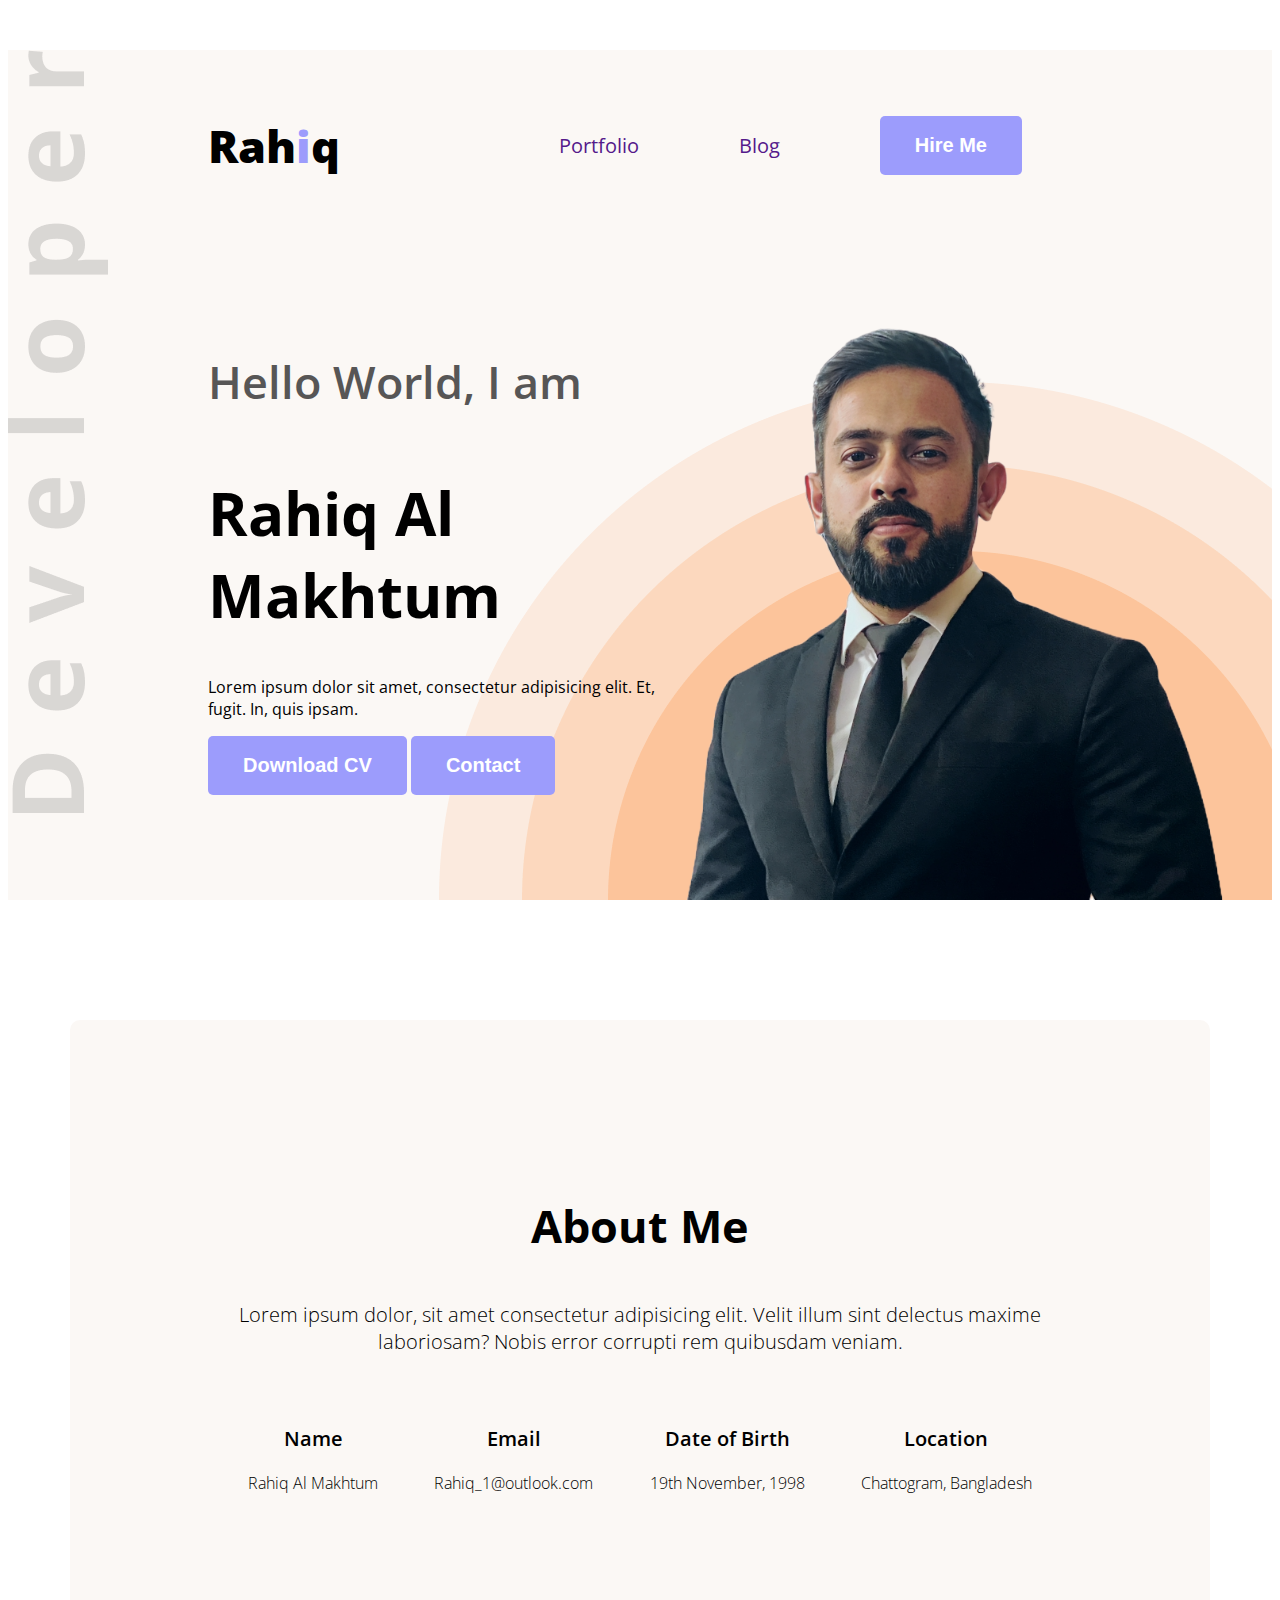
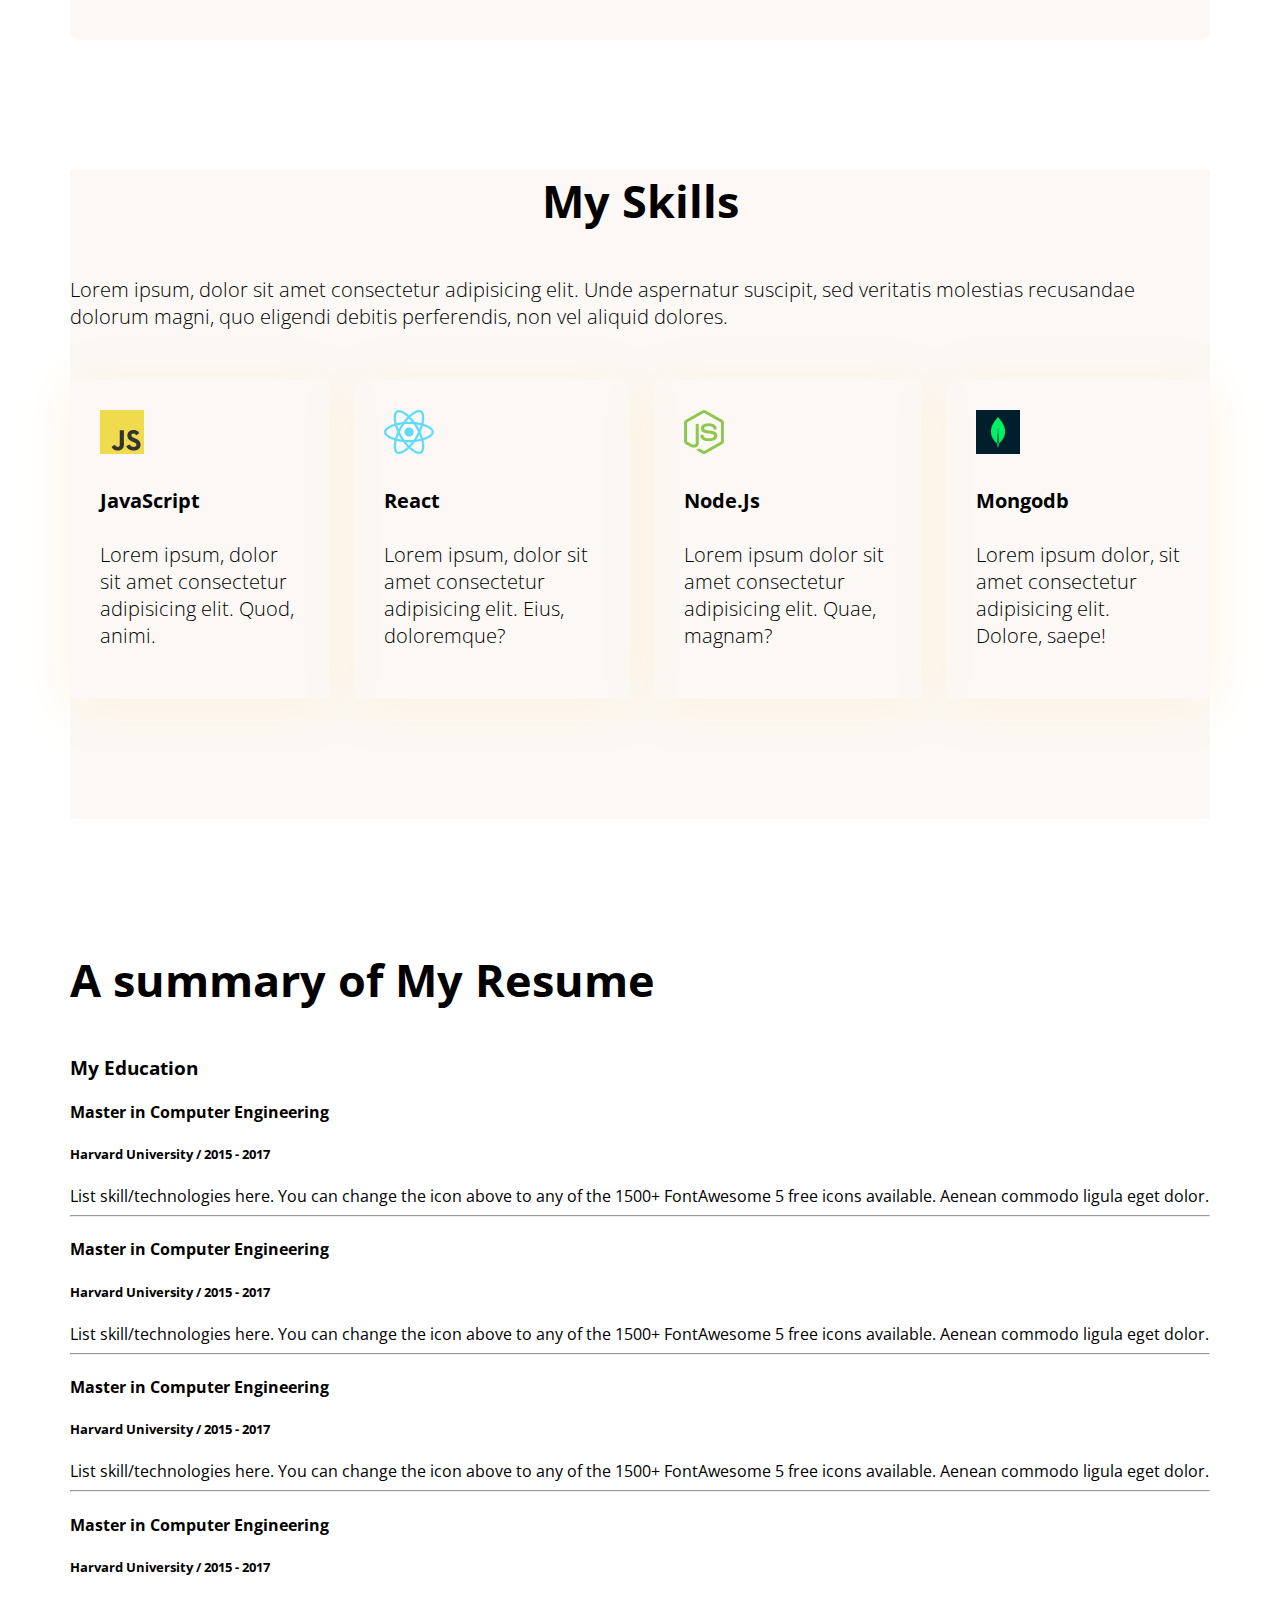
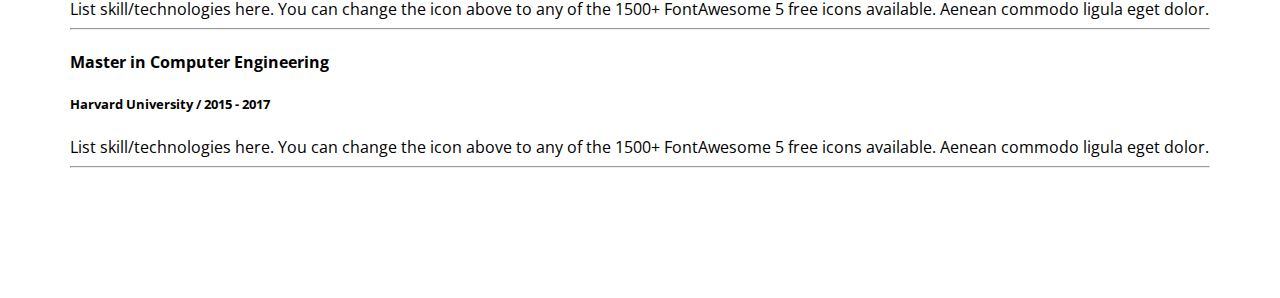
==== index.html @ b7865ef2 "resume section added" ====
<!DOCTYPE html>
<html lang="en">
  <head>
    <meta charset="UTF-8" />
    <meta name="viewport" content="width=device-width, initial-scale=1.0" />
    <title>Rahiq Al Makhtum's Resume</title>
    <link rel="stylesheet" href="styles/portfolio.css" />
  </head>
  <body class="open-sans-normal">
    <header class="header secondary-bg">
      <nav>
        <h3 class="nav-title">Rah<span class="text-primary">i</span>q</h3>
        <ul>
          <li class="dark-2"><a href="">Portfolio</a></li>
          <li class="dark-2"><a href="">Blog</a></li>
          <li>
            <a href=""><button class="btn-primary">Hire Me</button></a>
          </li>
        </ul>
      </nav>
      <div class="banner">
        <div class="banner-content">
          <h4 class="banner-greetings dark-2">Hello World, I am</h4>
          <h1 class="banner-title">Rahiq Al Makhtum</h1>
          <p class="banner-description">
            Lorem ipsum dolor sit amet, consectetur adipisicing elit. Et, fugit.
            In, quis ipsam.
          </p>
          <button class="btn-primary">Download CV</button>
          <button class="btn-primary">Contact</button>
        </div>
        <img class="banner-profile-pic" src="images/file (2).png" alt="" />
      </div>
    </header>
    <main>
      <section class="about secondary-bg">
        <h3 class="section-title">About Me</h3>
        <p class="section-description">
          Lorem ipsum dolor, sit amet consectetur adipisicing elit. Velit illum
          sint delectus maxime laboriosam? Nobis error corrupti rem quibusdam
          veniam.
        </p>
        <div class="about-items">
          <div class="about-item">
            <p class="item-title">Name</p>
            <p class="item-description">Rahiq Al Makhtum</p>
          </div>
          <div class="about-item">
            <p class="item-title">Email</p>
            <p class="item-description">Rahiq_1@outlook.com</p>
          </div>
          <div class="about-item">
            <p class="item-title">Date of Birth</p>
            <p class="item-description">19th November, 1998</p>
          </div>
          <div class="about-item">
            <p class="item-title">Location</p>
            <p class="item-description">Chattogram, Bangladesh</p>
          </div>
        </div>
      </section>
      <!-- What I do section start/ my skills -->
      <section class="skills">
        <div class="skills secondary-bg">
          <h3 class="section-title text-center">My Skills</h3>
          <p class="section-description">
            Lorem ipsum, dolor sit amet consectetur adipisicing elit. Unde
            aspernatur suscipit, sed veritatis molestias recusandae dolorum
            magni, quo eligendi debitis perferendis, non vel aliquid dolores.
          </p>
          <div class="skills-container">
            <div class="skill">
              <img src="images/icons/js.png" alt="" />
              <h4 class="skill-title">JavaScript</h4>
              <p class="skill-description">
                Lorem ipsum, dolor sit amet consectetur adipisicing elit. Quod,
                animi.
              </p>
            </div>
            <div class="skill">
              <img src="images/icons/react.png" alt="" />
              <h4 class="skill-title">React</h4>
              <p class="skill-description">
                Lorem ipsum, dolor sit amet consectetur adipisicing elit. Eius,
                doloremque?
              </p>
            </div>
            <div class="skill">
              <img src="images/icons/nodejs.png" alt="" />
              <h4 class="skill-title">Node.Js</h4>
              <p class="skill-description">
                Lorem ipsum dolor sit amet consectetur adipisicing elit. Quae,
                magnam?
              </p>
            </div>
            <div class="skill">
              <img src="images/icons/mongo.png" alt="" />
              <h4 class="skill-title">Mongodb</h4>
              <p class="skill-description">
                Lorem ipsum dolor, sit amet consectetur adipisicing elit.
                Dolore, saepe!
              </p>
            </div>
          </div>
        </div>
      </section>
      <!-- What I do section end/ my skills -->
      <!-- My Education and experience section start -->
      <section class="resume">
        <h3 class="section-title">A summary of My Resume</h3>
        <div class="resume-container"></div>
        <!-- .resume-column*2>h3.resume-column-title+.experience*3>h4.experience-title+h5.experience-sub-title+.experience-description -->
        <div class="resume-column">
          <h3 class="resume-column-title">My Education</h3>
          <div class="experience">
            <h4 class="experience-title">Master in Computer Engineering</h4>
            <h5 class="experience-sub-title">
              Harvard University / 2015 - 2017
            </h5>
            <div class="experience-description">
              List skill/technologies here. You can change the icon above to any
              of the 1500+ FontAwesome 5 free icons available. Aenean commodo
              ligula eget dolor.
            </div>
          </div>
          <hr />
          <div class="experience">
            <h4 class="experience-title">Master in Computer Engineering</h4>
            <h5 class="experience-sub-title">
              Harvard University / 2015 - 2017
            </h5>
            <div class="experience-description">
              List skill/technologies here. You can change the icon above to any
              of the 1500+ FontAwesome 5 free icons available. Aenean commodo
              ligula eget dolor.
            </div>
          </div>
          <hr />
          <div class="experience">
            <h4 class="experience-title">Master in Computer Engineering</h4>
            <h5 class="experience-sub-title">
              Harvard University / 2015 - 2017
            </h5>
            <div class="experience-description">
              List skill/technologies here. You can change the icon above to any
              of the 1500+ FontAwesome 5 free icons available. Aenean commodo
              ligula eget dolor.
            </div>
          </div>
          <hr />
          <div class="experience">
            <h4 class="experience-title">Master in Computer Engineering</h4>
            <h5 class="experience-sub-title">
              Harvard University / 2015 - 2017
            </h5>
            <div class="experience-description">
              List skill/technologies here. You can change the icon above to any
              of the 1500+ FontAwesome 5 free icons available. Aenean commodo
              ligula eget dolor.
            </div>
          </div>
          <hr />
          <div class="experience">
            <h4 class="experience-title">Master in Computer Engineering</h4>
            <h5 class="experience-sub-title">
              Harvard University / 2015 - 2017
            </h5>
            <div class="experience-description">
              List skill/technologies here. You can change the icon above to any
              of the 1500+ FontAwesome 5 free icons available. Aenean commodo
              ligula eget dolor.
            </div>
          </div>
          <hr />
        </div>
      </section>
    </main>
    <footer></footer>
  </body>
</html>
---- styles/portfolio.css ----
@import url("https://fonts.googleapis.com/css2?family=Open+Sans:ital,wght@0,300..800;1,300..800&display=swap");

.open-sans-normal {
  font-family: "Open Sans", serif;
  font-optical-sizing: auto;
  font-style: normal;
  font-variation-settings: "wdth" 100;
}

/* shared styles */
.text-center {
  text-align: center;
}
.secondary-bg {
  background-color: rgb(251, 248, 245);
}

.text-primary {
  color: rgb(156, 156, 252);
}

.dark-2 {
  color: rgb(87, 86, 86);
}
.btn-primary {
  background-color: rgb(156, 156, 252);
  font-weight: bold;
  color: white;
  font-size: 20px;
  padding: 18px 35px;
  border-radius: 5px;
  border: none;
}

.section-title {
  font-size: 45px;
  font-weight: bold;
}
.section-description {
  font-size: 20px;
  font-weight: 300;
}
/* header */
.header {
  background-image: url(../images/developer.png), url(../images/header_bg.png);
  background-repeat: no-repeat;
  background-position: top left, bottom right;
}

/* nav styles */

nav {
  display: flex;
  align-items: center;
  justify-content: space-between;
  margin: 50px 200px;
}

.nav-title {
  font-weight: 800;
  font-size: 45px;
}
nav ul {
  display: flex;
  align-items: center;
}
nav ul li {
  list-style: none;
  margin: 50px;
}

nav li a {
  text-decoration: none;
  font-size: 20px;
}

/* banner styles */

.banner {
  display: flex;
  justify-content: space-between;
  margin: 0 35px 0 200px;
}
.banner-content {
  max-width: 580px;
}
.banner-greetings {
  font-size: 45px;
  font-weight: 600;
}

.banner-title {
  font-size: 60px;
  font-weight: 700;
}

.banner-profile-pic {
  width: 580px;
}

/* main styles */

main {
  max-width: 1140px;
  margin: auto;
}

main section {
  margin-top: 120px;
  margin-bottom: 130px;
}

/* about section */
.about {
  border-radius: 10px;
  padding: 130px 150px;
  text-align: center;
}
.about-items {
  display: flex;
  justify-content: space-around;
  margin-top: 50px;
}
.item-title {
  font-size: 20px;
  font-weight: 600;
}
.item-description {
  font-size: 17 px;
  font-weight: 200;
}

/* skills section styles */

.skills-container {
  display: flex;
  justify-content: space-between;
  margin-top: 50px;
  gap: 24px;
}

.skill {
  padding: 30px;
  font-size: 20px;
  font-weight: 300;
  box-shadow: 0px 6px 50px 0px rgb(255, 242, 223);
  margin-bottom: 120px;
}
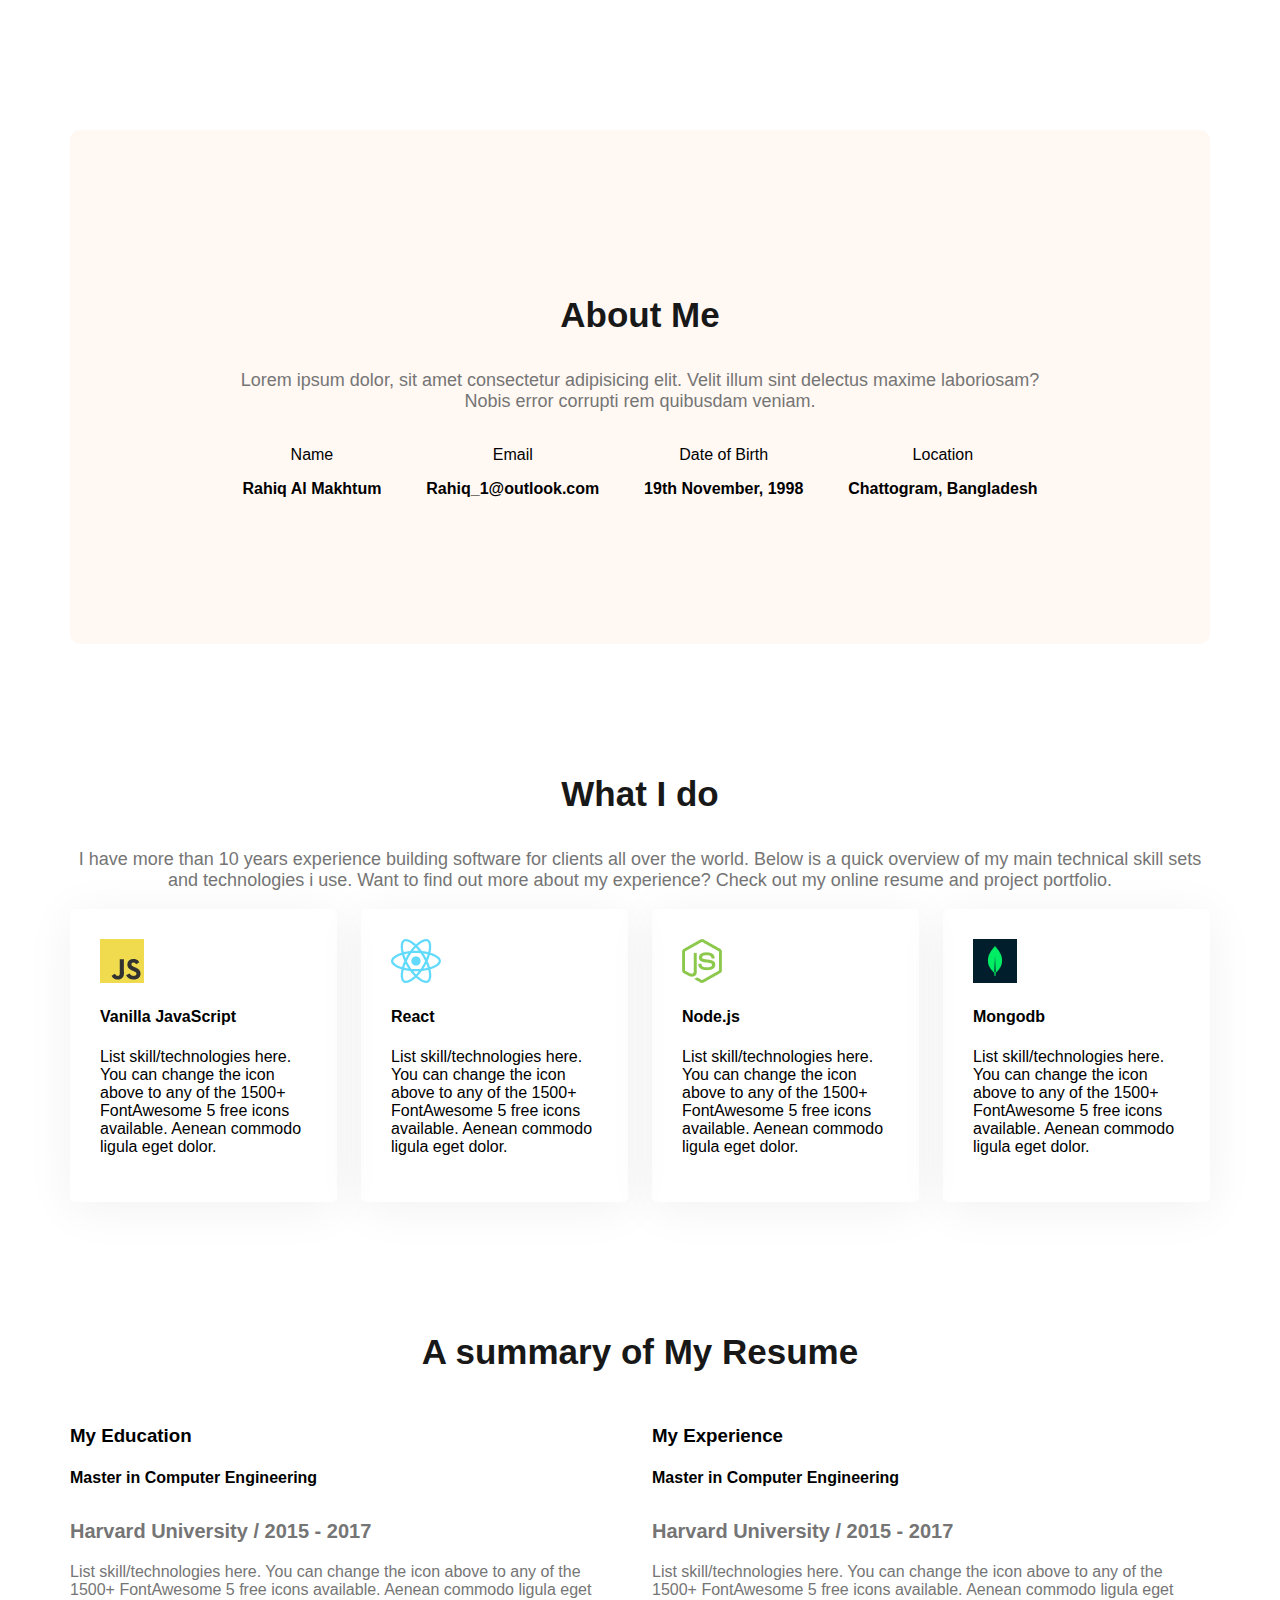
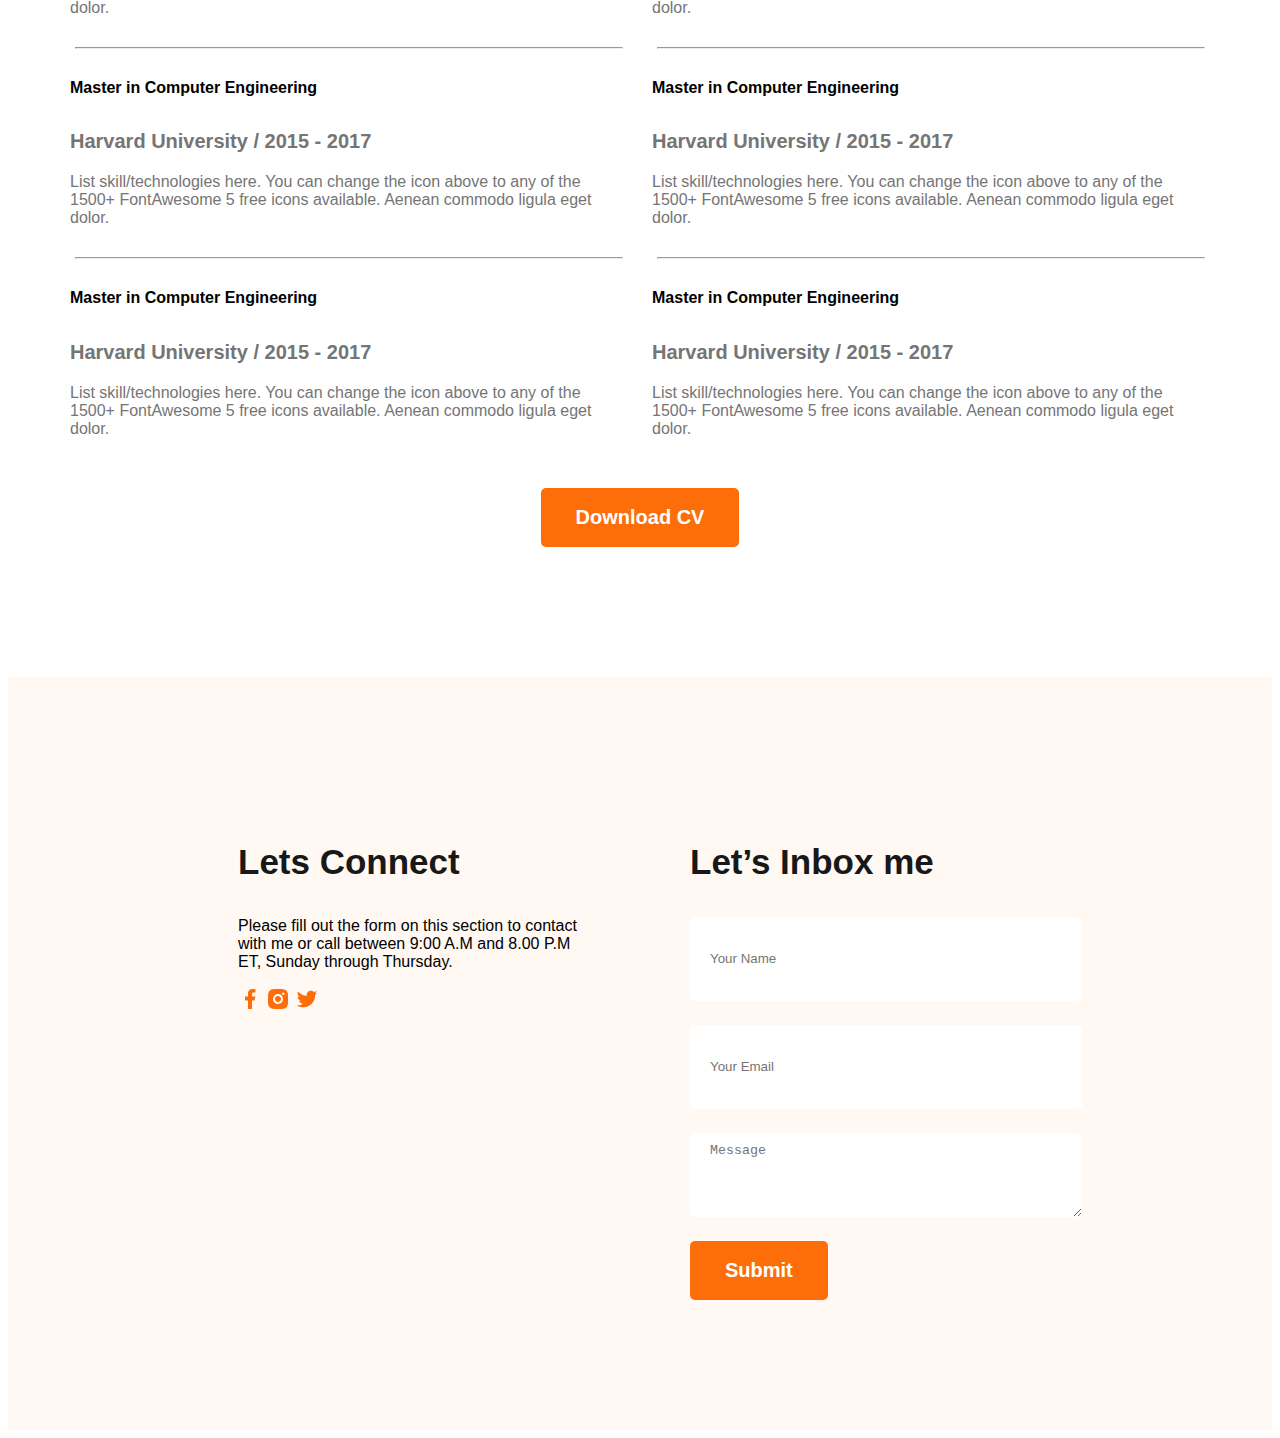
==== commit 24069a6b: "responsive layout" ====
--- a/index.html
+++ b/index.html
@@ -7,7 +7,7 @@
     <link rel="stylesheet" href="styles/portfolio.css" />
   </head>
   <body class="open-sans-normal">
-    <header class="header secondary-bg">
+    <header class="header secondary-bg hide">
       <nav>
         <h3 class="nav-title">Rah<span class="text-primary">i</span>q</h3>
         <ul>
@@ -59,122 +59,172 @@
           </div>
         </div>
       </section>
-      <!-- What I do section start/ my skills -->
+      <!-- what is do section start -->
       <section class="skills">
-        <div class="skills secondary-bg">
-          <h3 class="section-title text-center">My Skills</h3>
-          <p class="section-description">
-            Lorem ipsum, dolor sit amet consectetur adipisicing elit. Unde
-            aspernatur suscipit, sed veritatis molestias recusandae dolorum
-            magni, quo eligendi debitis perferendis, non vel aliquid dolores.
-          </p>
-          <div class="skills-container">
-            <div class="skill">
-              <img src="images/icons/js.png" alt="" />
-              <h4 class="skill-title">JavaScript</h4>
-              <p class="skill-description">
-                Lorem ipsum, dolor sit amet consectetur adipisicing elit. Quod,
-                animi.
-              </p>
-            </div>
-            <div class="skill">
-              <img src="images/icons/react.png" alt="" />
-              <h4 class="skill-title">React</h4>
-              <p class="skill-description">
-                Lorem ipsum, dolor sit amet consectetur adipisicing elit. Eius,
-                doloremque?
-              </p>
-            </div>
-            <div class="skill">
-              <img src="images/icons/nodejs.png" alt="" />
-              <h4 class="skill-title">Node.Js</h4>
-              <p class="skill-description">
-                Lorem ipsum dolor sit amet consectetur adipisicing elit. Quae,
-                magnam?
-              </p>
-            </div>
-            <div class="skill">
-              <img src="images/icons/mongo.png" alt="" />
-              <h4 class="skill-title">Mongodb</h4>
-              <p class="skill-description">
-                Lorem ipsum dolor, sit amet consectetur adipisicing elit.
-                Dolore, saepe!
-              </p>
-            </div>
+        <h3 class="section-title text-center">What I do</h3>
+        <p class="section-description text-center">
+          I have more than 10 years experience building software for clients all
+          over the world. Below is a quick overview of my main technical skill
+          sets and technologies i use. Want to find out more about my
+          experience? Check out my online resume and project portfolio.
+        </p>
+
+        <div class="skills-container">
+          <!-- .skill*4>img+h4.skill-title+p.skill-description -->
+          <div class="skill">
+            <img src="images/icons/js.png" alt="" />
+            <h4 class="skill-title">Vanilla JavaScript</h4>
+            <p class="skill-description">
+              List skill/technologies here. You can change the icon above to any
+              of the 1500+ FontAwesome 5 free icons available. Aenean commodo
+              ligula eget dolor.
+            </p>
+          </div>
+          <div class="skill">
+            <img src="images/icons/react.png" alt="" />
+            <h4 class="skill-title">React</h4>
+            <p class="skill-description">
+              List skill/technologies here. You can change the icon above to any
+              of the 1500+ FontAwesome 5 free icons available. Aenean commodo
+              ligula eget dolor.
+            </p>
+          </div>
+          <div class="skill">
+            <img src="images/icons/nodejs.png" alt="" />
+            <h4 class="skill-title">Node.js</h4>
+            <p class="skill-description">
+              List skill/technologies here. You can change the icon above to any
+              of the 1500+ FontAwesome 5 free icons available. Aenean commodo
+              ligula eget dolor.
+            </p>
+          </div>
+          <div class="skill">
+            <img src="images/icons/mongo.png" alt="" />
+            <h4 class="skill-title">Mongodb</h4>
+            <p class="skill-description">
+              List skill/technologies here. You can change the icon above to any
+              of the 1500+ FontAwesome 5 free icons available. Aenean commodo
+              ligula eget dolor.
+            </p>
           </div>
         </div>
       </section>
-      <!-- What I do section end/ my skills -->
-      <!-- My Education and experience section start -->
       <section class="resume">
-        <h3 class="section-title">A summary of My Resume</h3>
-        <div class="resume-container"></div>
-        <!-- .resume-column*2>h3.resume-column-title+.experience*3>h4.experience-title+h5.experience-sub-title+.experience-description -->
-        <div class="resume-column">
-          <h3 class="resume-column-title">My Education</h3>
-          <div class="experience">
-            <h4 class="experience-title">Master in Computer Engineering</h4>
-            <h5 class="experience-sub-title">
-              Harvard University / 2015 - 2017
-            </h5>
-            <div class="experience-description">
-              List skill/technologies here. You can change the icon above to any
-              of the 1500+ FontAwesome 5 free icons available. Aenean commodo
-              ligula eget dolor.
-            </div>
-          </div>
-          <hr />
-          <div class="experience">
-            <h4 class="experience-title">Master in Computer Engineering</h4>
-            <h5 class="experience-sub-title">
-              Harvard University / 2015 - 2017
-            </h5>
-            <div class="experience-description">
-              List skill/technologies here. You can change the icon above to any
-              of the 1500+ FontAwesome 5 free icons available. Aenean commodo
-              ligula eget dolor.
-            </div>
-          </div>
-          <hr />
-          <div class="experience">
-            <h4 class="experience-title">Master in Computer Engineering</h4>
-            <h5 class="experience-sub-title">
-              Harvard University / 2015 - 2017
-            </h5>
-            <div class="experience-description">
-              List skill/technologies here. You can change the icon above to any
-              of the 1500+ FontAwesome 5 free icons available. Aenean commodo
-              ligula eget dolor.
-            </div>
-          </div>
-          <hr />
-          <div class="experience">
-            <h4 class="experience-title">Master in Computer Engineering</h4>
-            <h5 class="experience-sub-title">
-              Harvard University / 2015 - 2017
-            </h5>
-            <div class="experience-description">
-              List skill/technologies here. You can change the icon above to any
-              of the 1500+ FontAwesome 5 free icons available. Aenean commodo
-              ligula eget dolor.
-            </div>
-          </div>
-          <hr />
-          <div class="experience">
-            <h4 class="experience-title">Master in Computer Engineering</h4>
-            <h5 class="experience-sub-title">
-              Harvard University / 2015 - 2017
-            </h5>
-            <div class="experience-description">
-              List skill/technologies here. You can change the icon above to any
-              of the 1500+ FontAwesome 5 free icons available. Aenean commodo
-              ligula eget dolor.
-            </div>
-          </div>
-          <hr />
+        <h3 class="section-title text-center">A summary of My Resume</h3>
+        <div class="resume-container">
+          <!-- .resume-column*2>h3.resume-column-title+.experience*3>h4.experience-title+h5.experience-sub-title+.experience-description -->
+          <div class="resume-column">
+            <h3 class="resume-column-title">My Education</h3>
+            <div class="experience">
+              <h4 class="experience-title">Master in Computer Engineering</h4>
+              <h5 class="experience-sub-title">
+                Harvard University / 2015 - 2017
+              </h5>
+              <div class="experience-description">
+                List skill/technologies here. You can change the icon above to
+                any of the 1500+ FontAwesome 5 free icons available. Aenean
+                commodo ligula eget dolor.
+              </div>
+            </div>
+            <hr />
+            <div class="experience">
+              <h4 class="experience-title">Master in Computer Engineering</h4>
+              <h5 class="experience-sub-title">
+                Harvard University / 2015 - 2017
+              </h5>
+              <div class="experience-description">
+                List skill/technologies here. You can change the icon above to
+                any of the 1500+ FontAwesome 5 free icons available. Aenean
+                commodo ligula eget dolor.
+              </div>
+            </div>
+            <hr />
+            <div class="experience">
+              <h4 class="experience-title">Master in Computer Engineering</h4>
+              <h5 class="experience-sub-title">
+                Harvard University / 2015 - 2017
+              </h5>
+              <div class="experience-description">
+                List skill/technologies here. You can change the icon above to
+                any of the 1500+ FontAwesome 5 free icons available. Aenean
+                commodo ligula eget dolor.
+              </div>
+            </div>
+          </div>
+          <div class="resume-column">
+            <h3 class="resume-column-title">My Experience</h3>
+            <div class="experience">
+              <h4 class="experience-title">Master in Computer Engineering</h4>
+              <h5 class="experience-sub-title">
+                Harvard University / 2015 - 2017
+              </h5>
+              <div class="experience-description">
+                List skill/technologies here. You can change the icon above to
+                any of the 1500+ FontAwesome 5 free icons available. Aenean
+                commodo ligula eget dolor.
+              </div>
+            </div>
+            <hr />
+            <div class="experience">
+              <h4 class="experience-title">Master in Computer Engineering</h4>
+              <h5 class="experience-sub-title">
+                Harvard University / 2015 - 2017
+              </h5>
+              <div class="experience-description">
+                List skill/technologies here. You can change the icon above to
+                any of the 1500+ FontAwesome 5 free icons available. Aenean
+                commodo ligula eget dolor.
+              </div>
+            </div>
+            <hr />
+            <div class="experience">
+              <h4 class="experience-title">Master in Computer Engineering</h4>
+              <h5 class="experience-sub-title">
+                Harvard University / 2015 - 2017
+              </h5>
+              <div class="experience-description">
+                List skill/technologies here. You can change the icon above to
+                any of the 1500+ FontAwesome 5 free icons available. Aenean
+                commodo ligula eget dolor.
+              </div>
+            </div>
+          </div>
+        </div>
+        <div class="text-center resume-download-cv">
+          <button class="btn-primary">
+            <i class="fa-solid fa-download"></i> Download CV
+          </button>
         </div>
       </section>
     </main>
-    <footer></footer>
+    <footer class="secondary-bg">
+      <div class="footer-column">
+        <h3 class="section-title">Lets Connect</h3>
+        <p>
+          Please fill out the form on this section to contact with me or call
+          between 9:00 A.M and 8.00 P.M ET, Sunday through Thursday.
+        </p>
+        <div>
+          <a href=""><img src="images/icons/facebook.png" alt="" /></a>
+          <a href=""><img src="images/icons/insta.png" alt="" /></a>
+          <a href=""><img src="images/icons/twitter.png" alt="" /></a>
+        </div>
+      </div>
+      <div class="footer-column">
+        <h3 class="section-title">Let’s Inbox me</h3>
+        <form action="">
+          <input type="text" name="" id="" placeholder="Your Name" />
+          <input type="email" name="" id="" placeholder="Your Email" />
+          <textarea
+            name=""
+            id=""
+            cols="30"
+            rows="20"
+            placeholder="Message"
+          ></textarea>
+          <input class="btn-primary" type="submit" value="Submit" />
+        </form>
+      </div>
+    </footer>
   </body>
 </html>
--- a/styles/portfolio.css
+++ b/styles/portfolio.css
@@ -1,72 +1,74 @@
-@import url("https://fonts.googleapis.com/css2?family=Open+Sans:ital,wght@0,300..800;1,300..800&display=swap");
-
 .open-sans-normal {
-  font-family: "Open Sans", serif;
+  font-family: "Open Sans", sans-serif;
   font-optical-sizing: auto;
   font-style: normal;
   font-variation-settings: "wdth" 100;
 }
 
-/* shared styles */
+/* shared style */
+.secondary-bg {
+  background-color: #fff8f3;
+}
+.text-primary {
+  color: #fd6e0a;
+}
+.dark-2 {
+  color: #474747;
+}
+
+.btn-primary {
+  background-color: #fd6e0a;
+  font-weight: bold;
+  font-size: 20px;
+  color: white;
+  border: none;
+  padding: 18px 35px;
+  border-radius: 5px;
+}
+
+.section-title {
+  font-size: 35px;
+  font-weight: bold;
+  color: #181818;
+}
+
+.section-description {
+  font-size: 18px;
+  color: #757575;
+}
+
 .text-center {
   text-align: center;
 }
-.secondary-bg {
-  background-color: rgb(251, 248, 245);
-}
-
-.text-primary {
-  color: rgb(156, 156, 252);
-}
-
-.dark-2 {
-  color: rgb(87, 86, 86);
-}
-.btn-primary {
-  background-color: rgb(156, 156, 252);
-  font-weight: bold;
-  color: white;
-  font-size: 20px;
-  padding: 18px 35px;
-  border-radius: 5px;
-  border: none;
-}
-
-.section-title {
-  font-size: 45px;
-  font-weight: bold;
-}
-.section-description {
-  font-size: 20px;
-  font-weight: 300;
-}
-/* header */
+/* header  */
 .header {
-  background-image: url(../images/developer.png), url(../images/header_bg.png);
+  background-image: url("../images/developer.png"),
+    url("../images/header_bg.png");
   background-repeat: no-repeat;
   background-position: top left, bottom right;
 }
 
-/* nav styles */
-
+/* Nav styles */
 nav {
   display: flex;
   align-items: center;
   justify-content: space-between;
-  margin: 50px 200px;
+  margin: 0 200px;
 }
 
 .nav-title {
   font-weight: 800;
   font-size: 45px;
 }
+
 nav ul {
   display: flex;
   align-items: center;
 }
+
 nav ul li {
   list-style: none;
-  margin: 50px;
+  margin-right: 50px;
 }
 
 nav li a {
@@ -75,7 +77,6 @@
 }
 
 /* banner styles */
-
 .banner {
   display: flex;
   justify-content: space-between;
@@ -90,27 +91,25 @@
 }
 
 .banner-title {
-  font-size: 60px;
-  font-weight: 700;
-}
-
+  font-weight: bold;
+  font-size: 85px;
+}
 .banner-profile-pic {
   width: 580px;
 }
 
 /* main styles */
-
 main {
   max-width: 1140px;
-  margin: auto;
+  margin: 0 auto;
 }
 
 main section {
-  margin-top: 120px;
+  margin-top: 130px;
   margin-bottom: 130px;
 }
 
-/* about section */
+/* about styles */
 .about {
   border-radius: 10px;
   padding: 130px 150px;
@@ -119,30 +118,91 @@
 .about-items {
   display: flex;
   justify-content: space-around;
-  margin-top: 50px;
-}
-.item-title {
+}
+.item-description {
+  font-weight: 600;
+}
+
+/* skills section styles */
+.skills-container {
+  display: flex;
+  gap: 24px;
+}
+
+.skill {
+  padding: 30px;
+  border-radius: 5px;
+  box-shadow: 0px 6px 50px 0px rgba(0, 0, 0, 0.06);
+}
+
+/* resume section styles */
+.resume-container {
+  display: flex;
+  gap: 24px;
+}
+.experience-sub-title {
   font-size: 20px;
   font-weight: 600;
-}
-.item-description {
-  font-size: 17 px;
-  font-weight: 200;
-}
-
-/* skills section styles */
-
-.skills-container {
-  display: flex;
-  justify-content: space-between;
+  margin-bottom: 20px;
+}
+.experience-description,
+.experience-sub-title {
+  color: #757575;
+}
+.resume hr {
+  margin: 30px 5px;
+}
+
+.resume-download-cv {
   margin-top: 50px;
-  gap: 24px;
-}
-
-.skill {
-  padding: 30px;
-  font-size: 20px;
-  font-weight: 300;
-  box-shadow: 0px 6px 50px 0px rgb(255, 242, 223);
-  margin-bottom: 120px;
-}
+}
+
+/* footer styles */
+footer {
+  padding: 130px 230px;
+  display: flex;
+  gap: 100px;
+}
+.footer-column {
+  width: 50%;
+}
+
+footer input[type="text"],
+footer input[type="email"],
+footer textarea {
+  height: 64px;
+  border-radius: 5px;
+  background-color: white;
+  display: block;
+  width: 100%;
+  padding: 10px 20px;
+  margin-bottom: 24px;
+  border: none;
+}
+
+/* responsive  media  query */
+
+.hide {
+  display: none;
+}
+
+@media screen and (max-width: 576px) {
+  .skills-container,
+  .resume-container,
+  footer,
+  .about-items {
+    flex-direction: column;
+  }
+  footer,
+  .about {
+    padding: 0px;
+  }
+  .footer-column {
+    width: 100%;
+  }
+  footer input[type="text"],
+  footer input[type="email"],
+  footer textarea {
+    width: calc(100% - 40px);
+  }
+}
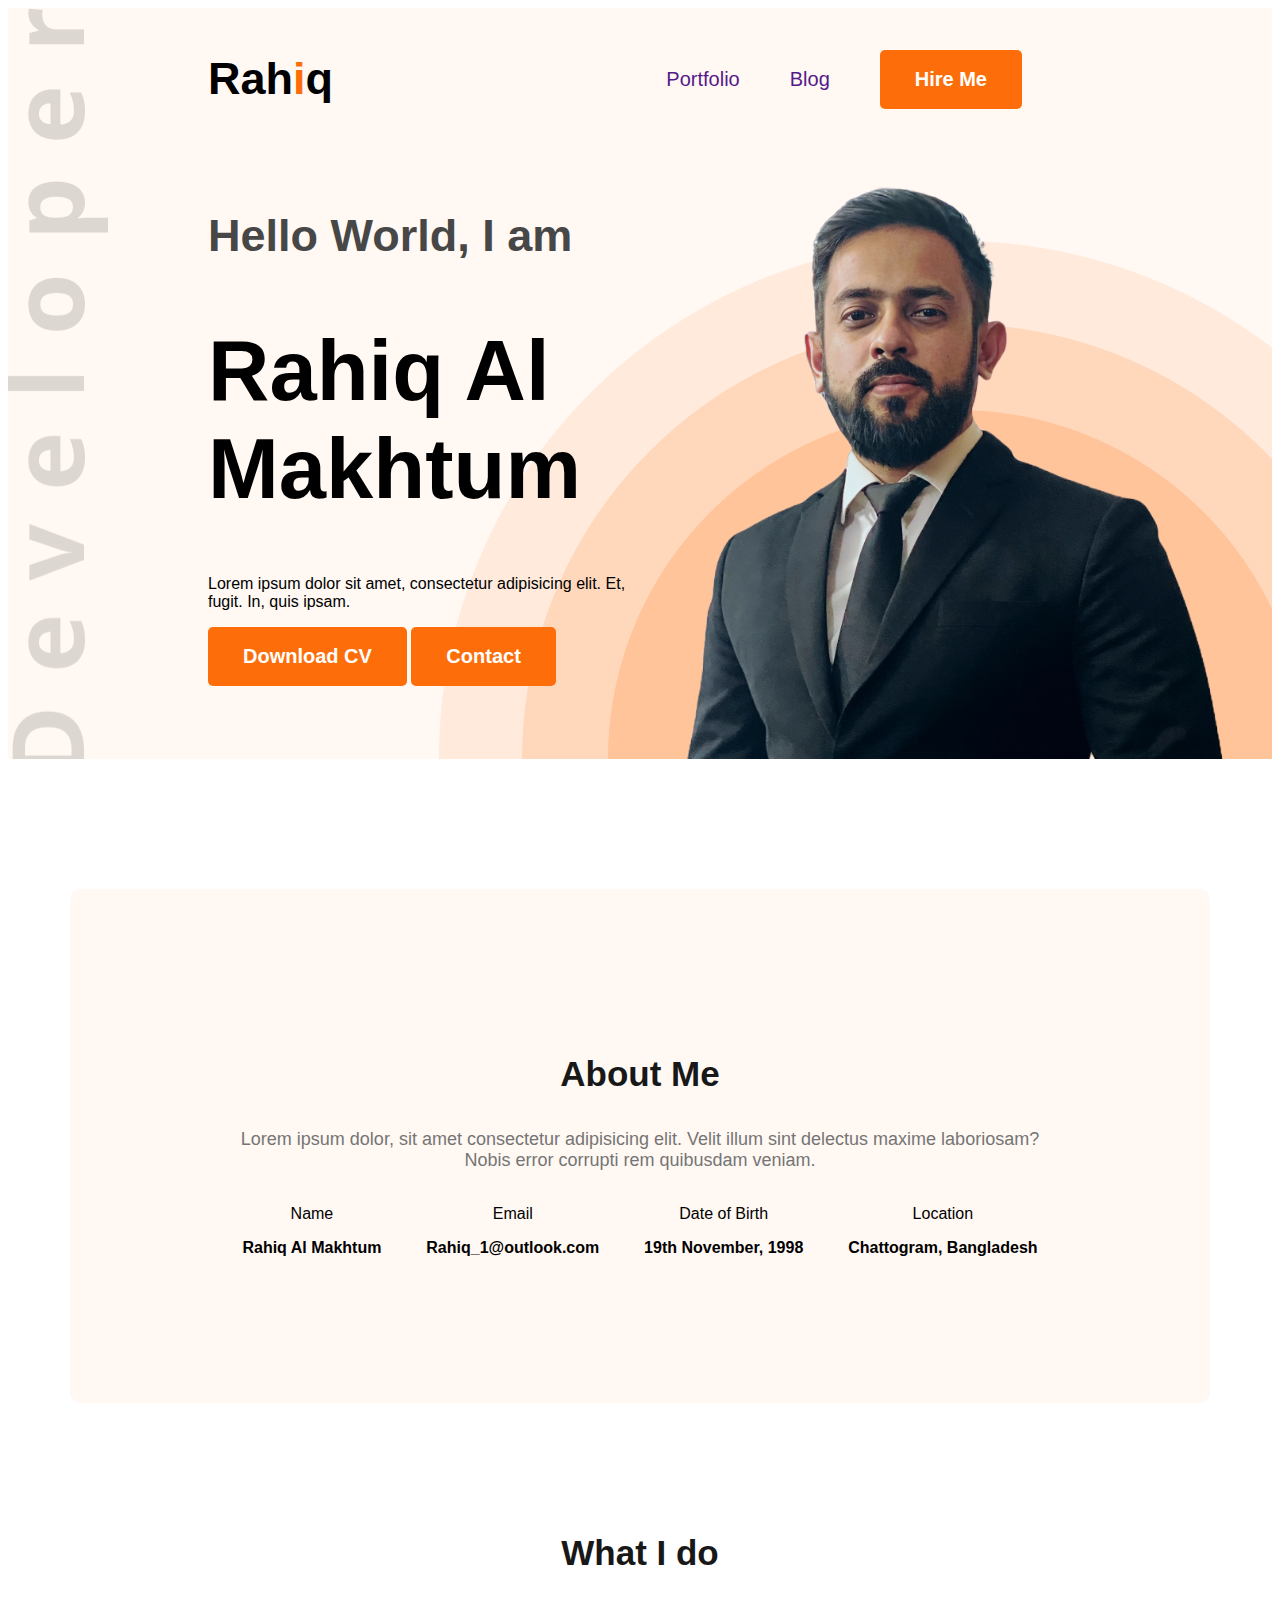
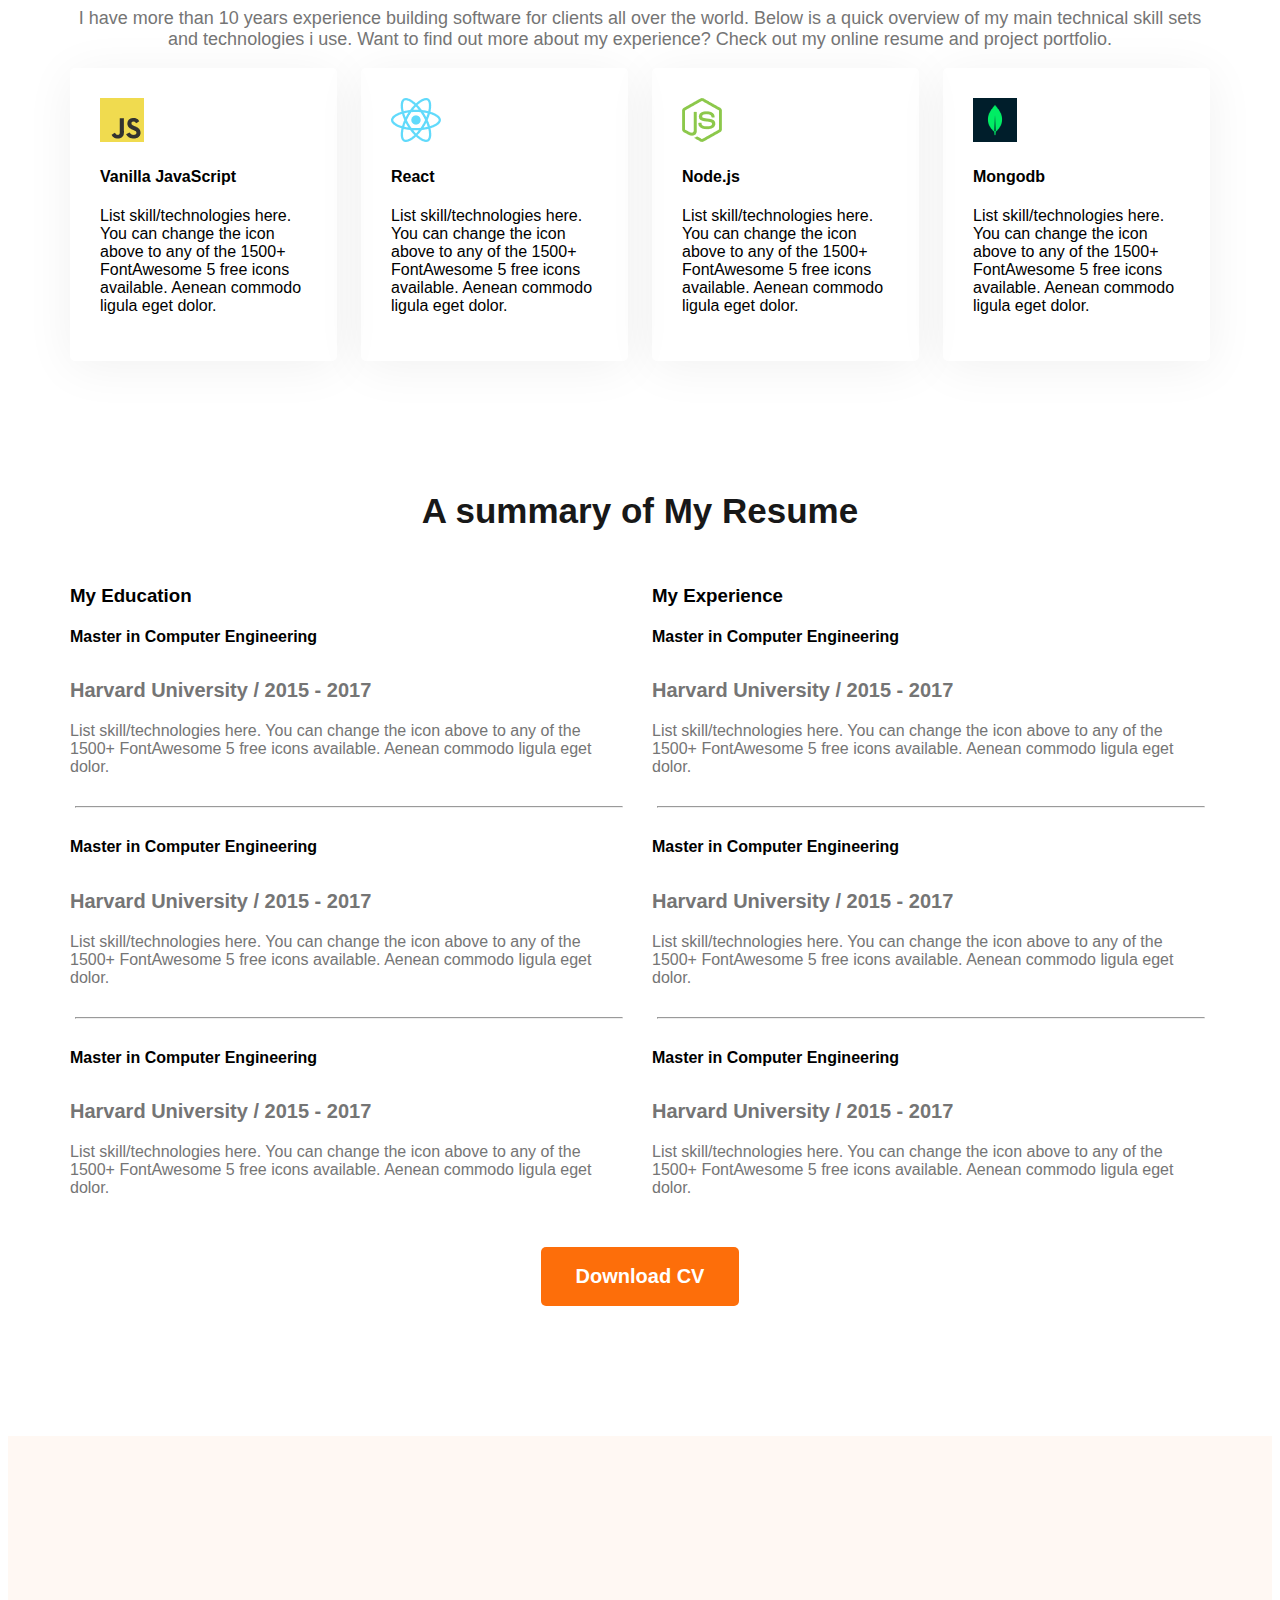
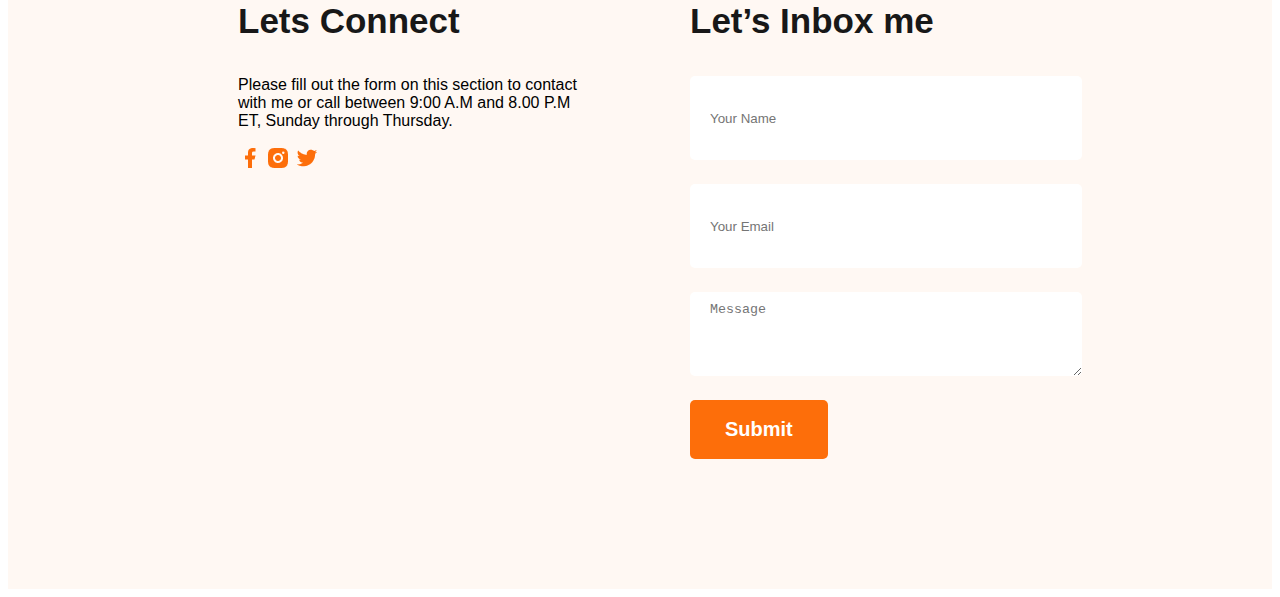
==== commit 236eaed6: "responsive layout added for tablet" ====
--- a/index.html
+++ b/index.html
@@ -7,7 +7,7 @@
     <link rel="stylesheet" href="styles/portfolio.css" />
   </head>
   <body class="open-sans-normal">
-    <header class="header secondary-bg hide">
+    <header class="header secondary-bg">
       <nav>
         <h3 class="nav-title">Rah<span class="text-primary">i</span>q</h3>
         <ul>
--- a/styles/portfolio.css
+++ b/styles/portfolio.css
@@ -182,16 +182,30 @@
 
 /* responsive  media  query */
 
-.hide {
-  display: none;
-}
-
 @media screen and (max-width: 576px) {
+  .banner,
   .skills-container,
   .resume-container,
   footer,
-  .about-items {
+  .about-items,
+  nav,
+  nav ul {
     flex-direction: column;
+  }
+  nav ul {
+    gap: 10px;
+  }
+  .btn-primary {
+    margin-bottom: 20px;
+  }
+  .banner {
+    margin: 20px;
+  }
+  .banner-profile-pic {
+    width: 100%;
+  }
+  .header {
+    background-image: none;
   }
   footer,
   .about {
@@ -206,3 +220,9 @@
     width: calc(100% - 40px);
   }
 }
+/* tablet specific responsive media query */
+@media screen and (min-width: 576px) and (max-width: 992px) {
+  .banner {
+    flex-direction: column;
+  }
+}
